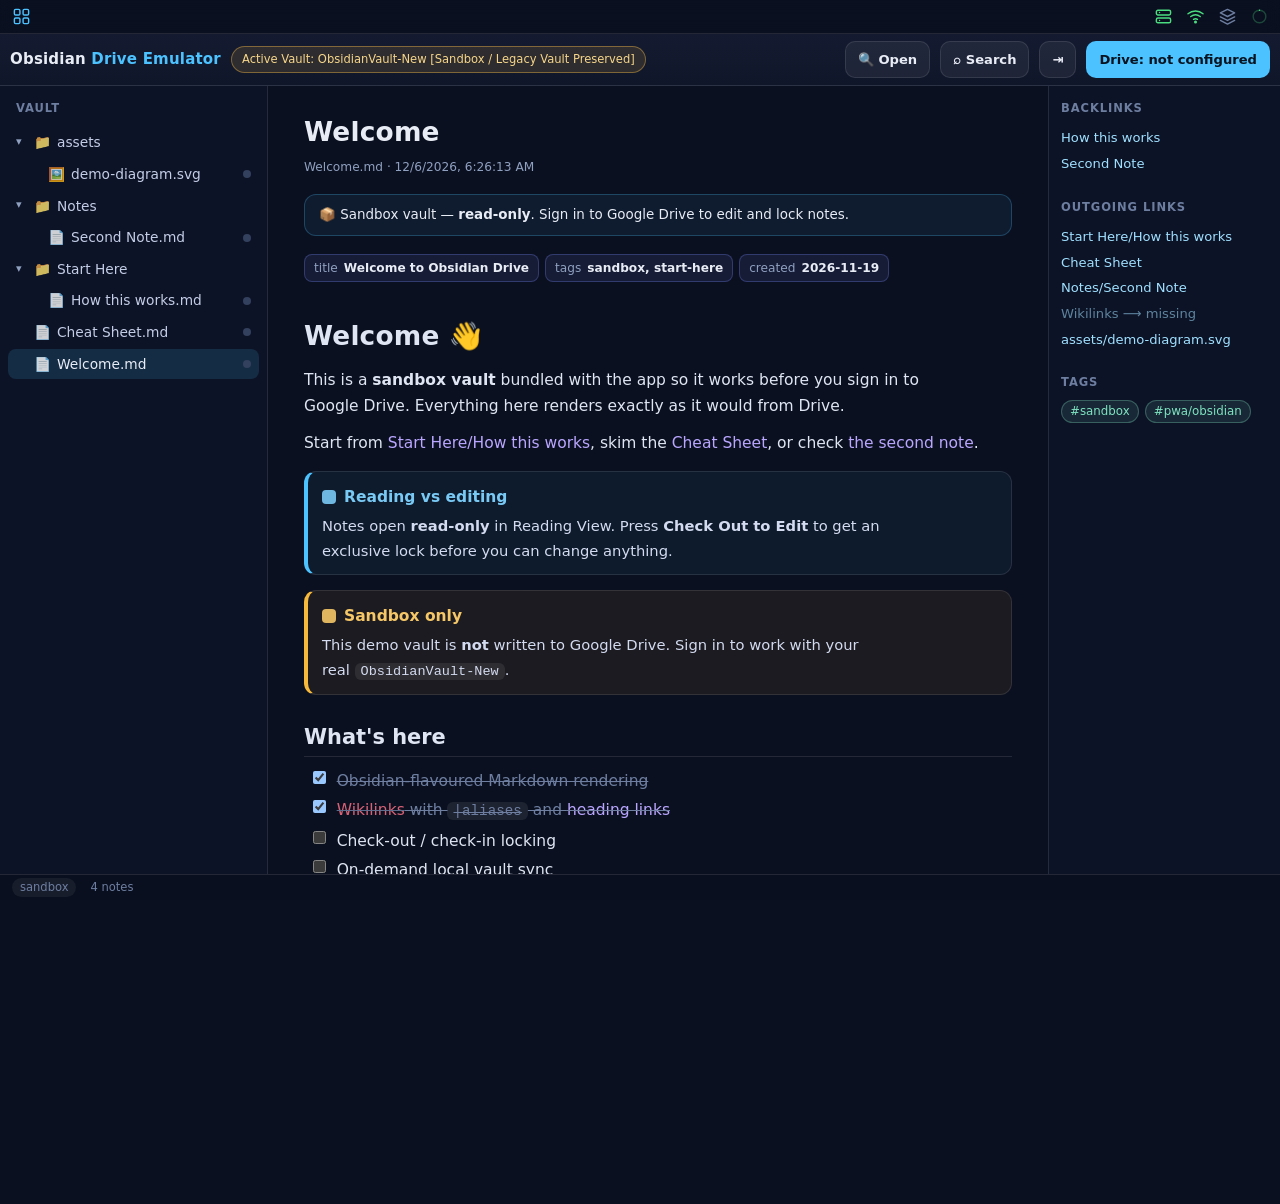
==== 0003/index.html @ 0ef7b7e5 "PWA Projects: menu + 0001/0002 + Obsidian Drive (0003) Static, build-free PWA site. Mount-portable: " ====
<!DOCTYPE html>
<html lang="en">
<head>
<meta charset="utf-8">
<meta name="viewport" content="width=device-width, initial-scale=1, viewport-fit=cover">
<title>Obsidian Drive — 0003</title>
<meta name="theme-color" content="#0b1020">
<meta name="build" content="2026-11-19 17:30:00Z">
<meta name="description" content="Cloud-first Obsidian emulator that edits Markdown notes directly in Google Drive.">
<link rel="icon" href="./icons/icon-192.png">
<link rel="apple-touch-icon" href="./icons/icon-192.png">
<link rel="manifest" href="./manifest.webmanifest">
<link rel="stylesheet" href="../shared/app.css">
<link rel="stylesheet" href="./app.css">
<link rel="stylesheet" href="./vendor/katex/katex.min.css">
  <!-- Shared status bar (project 0000). Template: ../shared/statusbar.js — edit there to update all apps. -->
  <script src="../shared/statusbar.js" defer></script>
<script src="./vendor/katex/katex.min.js" defer></script>
<script src="./js/config.js"></script>
<script src="./js/store.js" defer></script>
<script src="./js/lock.js" defer></script>
<script src="./js/markdown.js" defer></script>
<script src="./js/vault.js" defer></script>
<script src="./js/demo.js" defer></script>
<script src="./js/auth.js" defer></script>
<script src="./js/drive.js" defer></script>
<script src="./js/app.js" defer></script>
</head>
<body class="odp">
<div class="odp-app">

  <div class="topbar">
    <button class="tbtn icon-only menu-btn" id="btnMenu" title="Files">☰</button>
    <div class="brand">Obsidian <span>Drive</span> <span class="word">Emulator</span></div>
    <div class="vault-badge sandbox" id="vaultBadge">Active Vault: ObsidianVault-New [Sandbox / Legacy Vault Preserved]</div>
    <div class="spacer"></div>
    <button class="tbtn" id="btnQuick" title="Quick switcher (Ctrl/Cmd+O)">🔍 <span class="lbl">Open</span></button>
    <button class="tbtn" id="btnSearch" title="Search (Ctrl/Cmd+Shift+F)">⌕ <span class="lbl">Search</span></button>
    <button class="tbtn" id="btnRight" title="Links & tags">⇥</button>
    <button class="tbtn primary" id="btnAuth">Sign in to Drive</button>
  </div>

  <div class="layout">
    <aside class="sidebar" id="sidebar" aria-label="Vault files">
      <div class="rp-title" style="padding:4px 8px 2px">Vault</div>
      <ul class="tree" id="tree"></ul>
    </aside>

    <main class="main" id="main">
      <div class="note-wrap" id="home">
        <h1 style="margin-top:0">Obsidian Drive</h1>
        <p class="note-sub">A cloud-first Obsidian emulator. It edits <code>.md</code> files directly in
          Google Drive — no sync daemon, no FUSE mount.</p>
      </div>
    </main>

    <aside class="rightbar" id="rightbar" aria-label="Links and tags">
      <div class="rp-section">
        <p class="rp-title">Backlinks</p>
        <ul class="rp-list" id="backlinks"><li class="rp-empty">Open a note.</li></ul>
      </div>
      <div class="rp-section">
        <p class="rp-title">Outgoing links</p>
        <ul class="rp-list" id="outlinks"><li class="rp-empty">—</li></ul>
      </div>
      <div class="rp-section">
        <p class="rp-title">Tags</p>
        <div class="chips" id="tags"><span class="rp-empty">—</span></div>
      </div>
    </aside>
  </div>

  <div class="statusline" id="statusline">
    <span id="stMode" class="pill">sandbox</span>
    <span id="stNotes">0 notes</span>
    <span class="grow"></span>
    <span id="stMsg"></span>
  </div>
</div>

<!-- Quick switcher -->
<div class="modal-back" id="modalQuick">
  <div class="modal" role="dialog" aria-label="Quick switcher">
    <h3>Quick switcher</h3>
    <input type="text" id="quickInput" placeholder="Type a note name…" autocomplete="off">
    <ul class="result-list" id="quickList"></ul>
    <div class="actions"><button class="tbtn" data-close="modalQuick">Close</button></div>
  </div>
</div>

<!-- Search -->
<div class="modal-back" id="modalSearch">
  <div class="modal" role="dialog" aria-label="Search">
    <h3>Search notes</h3>
    <input type="search" id="searchInput" placeholder="Full-text search…" autocomplete="off">
    <ul class="result-list" id="searchList"></ul>
    <div class="actions"><button class="tbtn" data-close="modalSearch">Close</button></div>
  </div>
</div>

<!-- Confirm -->
<div class="modal-back" id="modalConfirm">
  <div class="modal" role="dialog" aria-label="Confirm">
    <h3 id="confirmTitle">Confirm</h3>
    <p id="confirmBody" style="color:var(--muted);font-size:.9rem"></p>
    <div class="actions">
      <button class="tbtn" data-close="modalConfirm">Cancel</button>
      <button class="tbtn primary" id="confirmOk">Confirm</button>
    </div>
  </div>
</div>

<div class="toast" id="toast"></div>
</body>
</html>
---- shared/app.css ----
/* ============================================================
   shared/app.css — PWA Projects shared stylesheet
   Project 0000 (menu + shared framework).
   Used by the landing menu and by each PWA, so the whole set
   looks like one system. Keep this file free of app-specific
   rules; apps add their own on top.
   ============================================================ */

:root {
  color-scheme: dark;
  --bg:      #0b1020;
  --bg-top:  #16203f;
  --fg:      #e8ecf5;
  --muted:   #8fa0c0;
  --faint:   #6d7ea0;
  --line:    rgba(255, 255, 255, .10);
  --card:    rgba(255, 255, 255, .045);
  --accent:  #4cc2ff;
  --ok:      #4ade80;
  --bad:     #fb7185;
  --radius:  16px;
}

* { box-sizing: border-box; }

body {
  margin: 0;
  min-height: 100dvh;
  padding: 28px 20px calc(28px + env(safe-area-inset-bottom));
  background: radial-gradient(120% 120% at 50% 0%, var(--bg-top) 0%, var(--bg) 60%);
  color: var(--fg);
  font: 16px/1.5 system-ui, -apple-system, "Segoe UI", Roboto, sans-serif;
}

.wrap   { width: min(680px, 100%); margin: 0 auto; }
.center { text-align: center; }

h1 { margin: 0 0 4px; font-size: 1.5rem; font-weight: 650; letter-spacing: .2px; }
.sub { color: var(--muted); font-size: .84rem; margin: 0 0 22px; }

.card {
  background: var(--card);
  border: 1px solid var(--line);
  border-radius: var(--radius);
  padding: 18px 20px;
}

.stack { display: grid; gap: 14px; }
.row   { display: flex; align-items: center; justify-content: space-between; gap: 12px; }
.label { color: var(--muted); font-size: .86rem; }
.value { font-weight: 600; font-variant-numeric: tabular-nums; }

/* Status badge (Online / Offline) */
.badge {
  display: inline-flex; align-items: center; gap: 8px;
  padding: 5px 12px; border-radius: 999px;
  font-size: .85rem; font-weight: 600; border: 1px solid transparent;
}
.badge::before { content: ""; width: 9px; height: 9px; border-radius: 50%; background: currentColor; }
.online  { color: var(--ok);  background: rgba(74,222,128,.12);  border-color: rgba(74,222,128,.35); }
.offline { color: var(--bad); background: rgba(251,113,133,.12); border-color: rgba(251,113,133,.35); }

button, .btn {
  font: inherit; font-weight: 650; cursor: pointer; text-decoration: none;
  padding: 12px 18px; border-radius: 12px; border: 0;
  background: var(--accent); color: #06121f; display: inline-block;
}
button:active, .btn:active { transform: translateY(1px); }
button[hidden] { display: none; }

/* App list (landing menu) */
.apps { display: grid; gap: 14px; margin: 0; padding: 0; list-style: none; }
.app {
  display: flex; align-items: center; gap: 16px;
  background: var(--card); border: 1px solid var(--line);
  border-radius: var(--radius); padding: 16px 18px;
  text-decoration: none; color: inherit;
}
.app:hover { border-color: rgba(76,194,255,.45); }
.app-num {
  flex: 0 0 auto; font-variant-numeric: tabular-nums; font-weight: 700;
  font-size: .82rem; letter-spacing: .5px; color: var(--accent);
  background: rgba(76,194,255,.10); border: 1px solid rgba(76,194,255,.30);
  padding: 6px 10px; border-radius: 10px;
}
.app-body  { flex: 1 1 auto; min-width: 0; }
.app-title, .app-desc { display: block; }
.app-title { font-weight: 650; }
.app-desc  { color: var(--muted); font-size: .82rem; }
.app-soon  { opacity: .6; }
.chev      { color: var(--faint); font-size: 1.2rem; }

/* Back link used inside apps */
.back {
  display: inline-block; margin-bottom: 18px;
  color: var(--muted); text-decoration: none; font-size: .85rem;
}
.back:hover { color: var(--accent); }

footer { color: var(--faint); font-size: .74rem; line-height: 1.8; margin-top: 22px; }
code { background: rgba(255,255,255,.07); padding: 1px 6px; border-radius: 6px; word-break: break-all; }
a { color: var(--accent); }
---- 0003/app.css ----
/* ============================================================
   app.css — project 0003 (Obsidian Drive PWA)
   Layered on top of /shared/app.css (design tokens). The shared
   status bar injects body{padding-top:34px+inset} — the shell below
   is sized to fill exactly the remainder of the viewport.
   ============================================================ */

html, body { height: 100%; }

body.odp {
  padding: 0;
  overflow: hidden;
  background: var(--bg);
  font-size: 15px;
}

.odp-app {
  --sb: calc(34px + env(safe-area-inset-top));
  --topbar: 52px;
  height: calc(100dvh - var(--sb));
  display: grid;
  grid-template-rows: var(--topbar) 1fr 26px;
  min-height: 0;
}

/* ---------- top bar ---------- */
.topbar {
  display: flex; align-items: center; gap: 10px;
  padding: 0 10px;
  background: linear-gradient(180deg, #141b30, #10162a);
  border-bottom: 1px solid var(--line);
  min-width: 0;
}
.topbar .brand { font-weight: 700; letter-spacing: .2px; white-space: nowrap; }
.topbar .brand span { color: var(--accent); }
.vault-badge {
  font-size: .72rem; color: #cdd6ee; background: rgba(124,139,255,.14);
  border: 1px solid rgba(124,139,255,.35); border-radius: 999px;
  padding: 4px 10px; white-space: nowrap; overflow: hidden; text-overflow: ellipsis;
  max-width: 46vw;
}
.vault-badge.sandbox { background: rgba(250,190,70,.12); border-color: rgba(250,190,70,.4); color: #f6d68a; }
.spacer { flex: 1 1 auto; }

.tbtn {
  background: rgba(255,255,255,.06); color: var(--fg); border: 1px solid var(--line);
  border-radius: 10px; padding: 8px 12px; font-size: .82rem; font-weight: 600;
  cursor: pointer; white-space: nowrap;
}
.tbtn:hover { border-color: rgba(76,194,255,.45); }
.tbtn.primary { background: var(--accent); color: #06121f; border-color: transparent; }
.tbtn[disabled] { opacity: .45; cursor: default; }
.icon-only { padding: 8px 10px; }

/* ---------- layout ---------- */
.layout {
  display: grid;
  grid-template-columns: 268px minmax(0, 1fr) 232px;
  min-height: 0;
  position: relative;
}
.sidebar {
  border-right: 1px solid var(--line);
  overflow-y: auto;
  padding: 10px 8px 40px;
  background: #0d1326;
  min-height: 0;
}
.rightbar {
  border-left: 1px solid var(--line);
  overflow-y: auto;
  padding: 14px 12px 40px;
  background: #0d1326;
  min-height: 0;
}
.main {
  overflow-y: auto;
  min-height: 0;
  background: var(--bg);
}

/* tree */
.tree { list-style: none; margin: 0; padding: 0; font-size: .86rem; }
.tree ul { list-style: none; margin: 0; padding-left: 14px; }
.tree li { margin: 1px 0; }
.node {
  display: flex; align-items: center; gap: 6px; width: 100%;
  padding: 5px 8px; border-radius: 8px; cursor: pointer; color: #c3cde6;
  background: none; border: 0; text-align: left; font: inherit;
}
.node:hover { background: rgba(255,255,255,.06); color: var(--fg); }
.node.active { background: rgba(76,194,255,.14); color: var(--fg); }
.node .tw { width: 12px; color: var(--muted); font-size: .7rem; flex: 0 0 12px; }
.node .fc { flex: 0 0 auto; opacity: .8; }
.node .nm { overflow: hidden; text-overflow: ellipsis; white-space: nowrap; }
.node .lockdot { width: 8px; height: 8px; border-radius: 50%; margin-left: auto; flex: 0 0 8px; }
.lock-avail { background: #33405e; }
.lock-mine  { background: var(--ok); }
.lock-other { background: #f6b93b; }
.tree .empty { color: var(--faint); font-size: .8rem; padding: 8px; }

/* ---------- note view ---------- */
.note-wrap { max-width: 760px; margin: 0 auto; padding: 26px 26px 120px; }
.note-head { display: flex; align-items: flex-start; gap: 12px; margin-bottom: 6px; flex-wrap: wrap; }
.note-title { font-size: 1.65rem; font-weight: 700; margin: 0; flex: 1 1 auto; }
.note-sub { color: var(--muted); font-size: .76rem; margin: 0 0 18px; }

.lockbar {
  display: flex; align-items: center; gap: 10px; flex-wrap: wrap;
  border-radius: 12px; padding: 10px 14px; margin: 0 0 18px;
  font-size: .84rem; border: 1px solid var(--line);
}
.lockbar.avail { background: rgba(76,194,255,.07); border-color: rgba(76,194,255,.25); }
.lockbar.mine  { background: rgba(74,222,128,.08); border-color: rgba(74,222,128,.3); }
.lockbar.other { background: rgba(246,185,59,.1);  border-color: rgba(246,185,59,.35); }
.lockbar .grow { flex: 1 1 auto; }

/* editor */
.editor-wrap { padding: 16px 26px 120px; }
.editor-toolbar { display: flex; gap: 8px; align-items: center; margin-bottom: 12px; flex-wrap: wrap; }
textarea.editor {
  width: 100%; min-height: 60vh; resize: vertical;
  background: #0a0f1f; color: var(--fg);
  border: 1px solid var(--line); border-radius: 12px;
  padding: 16px; font: 14px/1.6 ui-monospace, "SF Mono", Menlo, Consolas, monospace;
  tab-size: 4;
}
.split { display: grid; grid-template-columns: 1fr 1fr; gap: 16px; align-items: start; }
@media (max-width: 900px) { .split { grid-template-columns: 1fr; } }

/* ---------- rendered markdown ---------- */
.md { color: #dfe5f2; line-height: 1.68; font-size: 15.5px; word-wrap: break-word; }
.md h1, .md h2, .md h3, .md h4 { line-height: 1.3; margin: 1.4em 0 .5em; font-weight: 650; }
.md h1 { font-size: 1.7em; } .md h2 { font-size: 1.35em; border-bottom: 1px solid var(--line); padding-bottom: .25em; }
.md h3 { font-size: 1.12em; } .md h4 { font-size: 1em; color: var(--muted); }
.md p { margin: .7em 0; }
.md ul, .md ol { margin: .5em 0; padding-left: 1.5em; }
.md li { margin: .22em 0; }
.md a { color: #7cb8ff; text-decoration: none; }
.md a:hover { text-decoration: underline; }
.md a.wikilink { color: #b9a6ff; }
.md a.wikilink.missing { color: #fb7185; opacity: .85; }
.md .tag { color: #7ee3c1; background: rgba(126,227,193,.10); border-radius: 6px; padding: 1px 6px; font-size: .9em; }
.md code { background: rgba(255,255,255,.08); padding: 1px 6px; border-radius: 6px; font-size: .92em; }
.md pre.code { background: #0a0f1f; border: 1px solid var(--line); border-radius: 12px; padding: 14px 16px; overflow-x: auto; }
.md pre.code code { background: none; padding: 0; }
.md blockquote { margin: .8em 0; padding: .2em 0 .2em 14px; border-left: 3px solid rgba(124,139,255,.5); color: #c9d2e8; }
.md hr { border: 0; border-top: 1px solid var(--line); margin: 1.6em 0; }
.md img { max-width: 100%; border-radius: 10px; }
.md img.embed { display: block; margin: 1em 0; }
.md table { border-collapse: collapse; width: 100%; margin: 1em 0; font-size: .92em; }
.md th, .md td { border: 1px solid var(--line); padding: 7px 10px; text-align: left; }
.md th { background: rgba(255,255,255,.04); }
.md .task { list-style: none; margin-left: -1.2em; }
.md .task label { display: flex; gap: 8px; align-items: flex-start; cursor: default; }
.md .task input { margin-top: 3px; }
.md .task-text.done { text-decoration: line-through; color: var(--faint); }

/* frontmatter pills */
.frontmatter { display: flex; flex-wrap: wrap; gap: 6px; margin: 0 0 16px; }
.prop { display: inline-flex; align-items: center; gap: 6px; background: rgba(124,139,255,.10);
  border: 1px solid rgba(124,139,255,.28); border-radius: 8px; padding: 3px 9px; font-size: .76rem; }
.prop-k { color: var(--muted); }
.prop-v { color: var(--fg); font-weight: 600; }

/* callouts */
.callout { border-radius: 12px; padding: 4px 14px 10px; margin: 1em 0; border: 1px solid var(--line);
  border-left-width: 4px; }
.callout-title { display: flex; align-items: center; gap: 8px; font-weight: 650; margin: 8px 0 4px; }
.callout-ico { width: 14px; height: 14px; border-radius: 4px; background: currentColor; opacity: .9; }
.callout-body { color: #d3dbf0; font-size: .95em; }
.callout-note, .callout-info { border-left-color: #4cc2ff; background: rgba(76,194,255,.06); }
.callout-note .callout-title, .callout-info .callout-title { color: #79c9f5; }
.callout-tip, .callout-success { border-left-color: var(--ok); background: rgba(74,222,128,.06); }
.callout-tip .callout-title, .callout-success .callout-title { color: #7fe0a5; }
.callout-warning, .callout-caution { border-left-color: #f6b93b; background: rgba(246,185,59,.07); }
.callout-warning .callout-title, .callout-caution .callout-title { color: #f6c766; }
.callout-danger, .callout-error, .callout-bug { border-left-color: var(--bad); background: rgba(251,113,133,.07); }
.callout-danger .callout-title, .callout-error .callout-title, .callout-bug .callout-title { color: #ff8fa3; }
.callout-quote, .callout-abstract, .callout-summary { border-left-color: #b9a6ff; background: rgba(185,166,255,.07); }
.callout-quote .callout-title { color: #c9bbff; }

.math-block { display: block; margin: .8em 0; overflow-x: auto; }

/* ---------- right panel ---------- */
.rp-section { margin-bottom: 22px; }
.rp-title { font-size: .72rem; text-transform: uppercase; letter-spacing: .08em; color: var(--faint);
  margin: 0 0 8px; font-weight: 700; }
.rp-list { list-style: none; margin: 0; padding: 0; font-size: .82rem; }
.rp-list li a, .rp-list li button { color: #9fe0ff; background: none; border: 0; padding: 3px 0;
  cursor: pointer; text-align: left; font: inherit; width: 100%; }
.rp-list li a:hover, .rp-list li button:hover { text-decoration: underline; }
.rp-empty { color: var(--faint); font-size: .8rem; }
.chips { display: flex; flex-wrap: wrap; gap: 6px; }
.chip { font-size: .74rem; background: rgba(126,227,193,.10); border: 1px solid rgba(126,227,193,.3);
  color: #7ee3c1; padding: 2px 8px; border-radius: 999px; cursor: pointer; }

/* ---------- status line ---------- */
.statusline { display: flex; align-items: center; gap: 14px; padding: 0 12px;
  font-size: .72rem; color: var(--faint); border-top: 1px solid var(--line); background: #0a0f1f;
  overflow: hidden; white-space: nowrap; }
.statusline .grow { flex: 1 1 auto; }
.statusline .pill { padding: 1px 8px; border-radius: 999px; background: rgba(255,255,255,.06); }

/* ---------- modal ---------- */
.modal-back { position: fixed; inset: 0; background: rgba(4,7,15,.66); display: none;
  align-items: flex-start; justify-content: center; padding: 8vh 16px 16px; z-index: 50; }
.modal-back.open { display: flex; }
.modal { width: min(620px, 100%); background: #121a30; border: 1px solid var(--line);
  border-radius: 16px; padding: 18px 20px; box-shadow: 0 24px 60px rgba(0,0,0,.5); max-height: 80vh; overflow: auto; }
.modal h3 { margin: 0 0 12px; font-size: 1.05rem; }
.modal input[type=text], .modal input[type=search] {
  width: 100%; padding: 11px 14px; border-radius: 10px; border: 1px solid var(--line);
  background: #0a0f1f; color: var(--fg); font: inherit; margin-bottom: 12px; }
.result-list { list-style: none; margin: 0; padding: 0; }
.result-list li { padding: 9px 10px; border-radius: 8px; cursor: pointer; }
.result-list li:hover, .result-list li.sel { background: rgba(76,194,255,.12); }
.result-list .rt { font-weight: 600; font-size: .92rem; }
.result-list .rp { color: var(--faint); font-size: .74rem; }
.result-list .rs { color: var(--muted); font-size: .78rem; margin-top: 2px; }
.modal .actions { display: flex; justify-content: flex-end; gap: 8px; margin-top: 14px; }

/* ---------- toast ---------- */
.toast { position: fixed; bottom: 44px; left: 50%; transform: translateX(-50%);
  background: #16203f; border: 1px solid var(--line); color: var(--fg);
  padding: 10px 16px; border-radius: 12px; font-size: .85rem; z-index: 60;
  opacity: 0; transition: opacity .2s, transform .2s; pointer-events: none; max-width: 90vw; }
.toast.show { opacity: 1; transform: translateX(-50%) translateY(-4px); }
.toast.err { border-color: rgba(251,113,133,.5); }

/* ---------- responsive / mobile drawer ---------- */
.menu-btn { display: none; }
@media (max-width: 980px) {
  .layout { grid-template-columns: 1fr; }
  .sidebar, .rightbar { position: fixed; top: calc(var(--sb) + var(--topbar)); bottom: 26px;
    width: 280px; z-index: 30; transition: transform .22s ease; box-shadow: 0 0 40px rgba(0,0,0,.5); }
  .sidebar { left: 0; transform: translateX(-105%); }
  .sidebar.open { transform: translateX(0); }
  .rightbar { right: 0; transform: translateX(105%); }
  .rightbar.open { transform: translateX(0); }
  .menu-btn { display: inline-block; }
  .vault-badge { max-width: 34vw; }
  .note-wrap, .editor-wrap { padding: 18px 16px 120px; }
  .brand .word { display: none; }
}
@media (max-width: 600px) {
  .topbar .brand span { display: none; }
  .tbtn .lbl { display: none; }
}
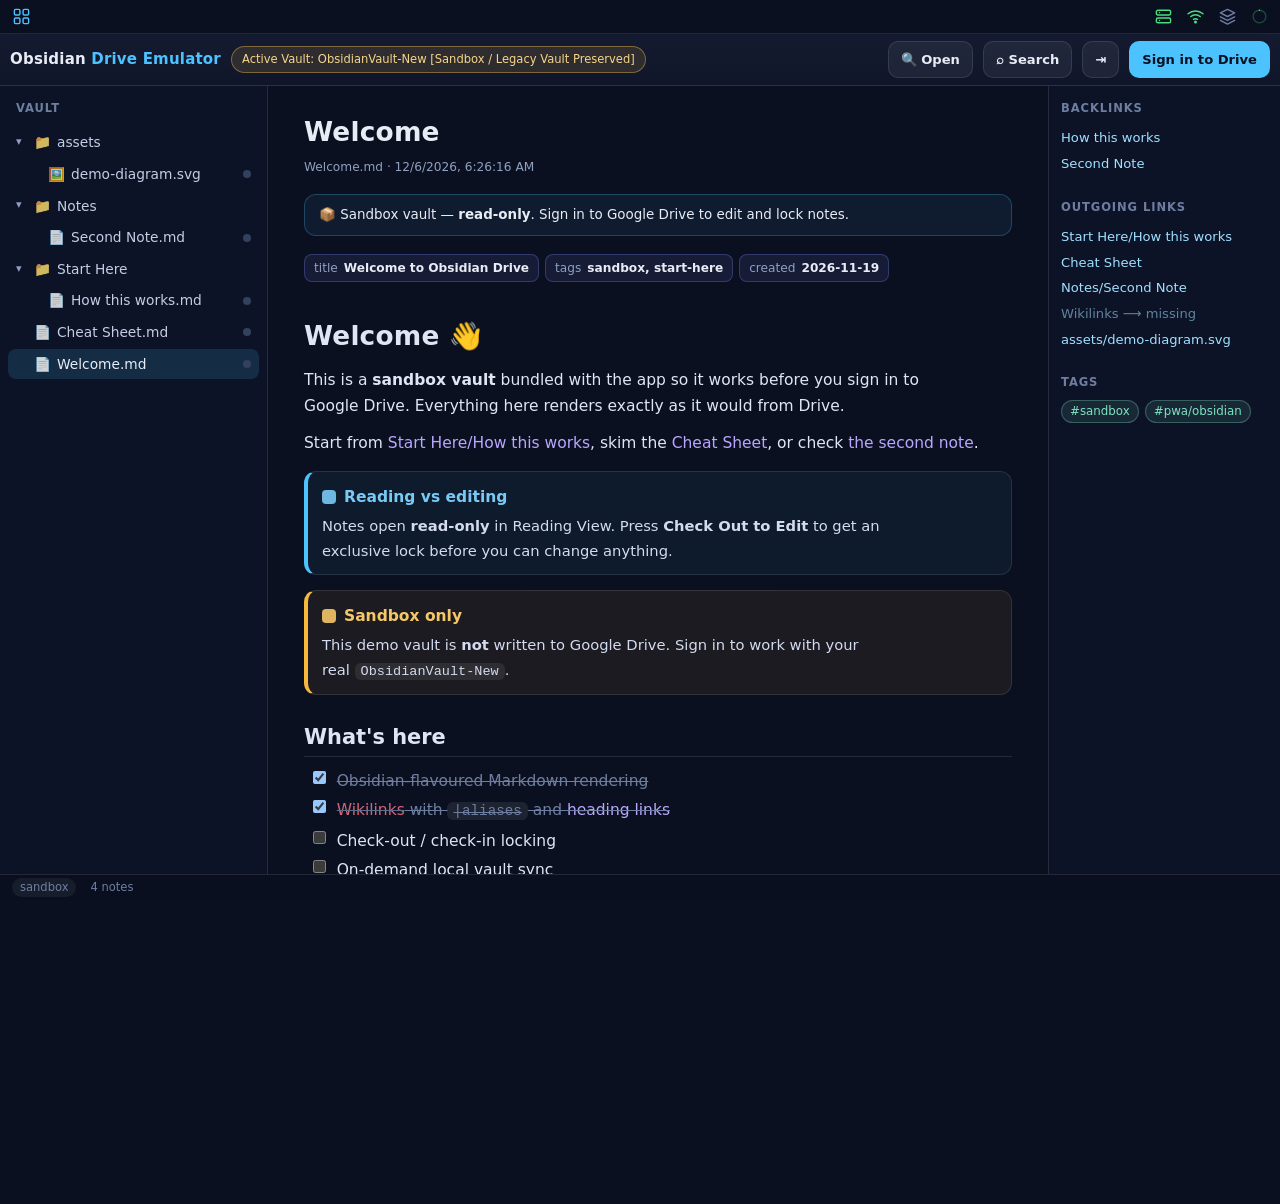
==== commit 074d8026: "0003: persistent on-screen error bar (v4) Errors now stay on screen until dismissed and survive a re" ====
--- a/0003/index.html
+++ b/0003/index.html
@@ -110,6 +110,15 @@
   </div>
 </div>
 
+<!-- Persistent error bar: errors stay on screen until dismissed, so they can
+     be read and screenshotted on a phone (the toast auto-hides in seconds). -->
+<div class="errbar" id="errbar" hidden>
+  <div class="errbar-msg" id="errbarMsg"></div>
+  <div>
+    <button class="tbtn" id="errbarClose">Dismiss</button>
+  </div>
+</div>
+
 <div class="toast" id="toast"></div>
 </body>
 </html>
--- a/0003/app.css
+++ b/0003/app.css
@@ -220,6 +220,17 @@
 .result-list .rs { color: var(--muted); font-size: .78rem; margin-top: 2px; }
 .modal .actions { display: flex; justify-content: flex-end; gap: 8px; margin-top: 14px; }
 
+/* ---------- persistent error bar ---------- */
+.errbar { position: fixed; left: 0; right: 0; bottom: 26px; z-index: 55;
+  background: #2a1220; border-top: 2px solid rgba(251,113,133,.7); color: #ffdde3;
+  padding: 10px 12px; display: flex; gap: 10px; align-items: flex-start;
+  padding-bottom: calc(10px + env(safe-area-inset-bottom)); }
+.errbar[hidden] { display: none; }
+.errbar-msg { flex: 1 1 auto; font-size: .82rem; line-height: 1.45;
+  white-space: pre-wrap; word-break: break-word; -webkit-user-select: text; user-select: text; }
+.errbar-msg .errbar-meta { display: block; color: #ff9fb1; font-size: .7rem; margin-top: 5px; }
+.errbar button { flex: 0 0 auto; }
+
 /* ---------- toast ---------- */
 .toast { position: fixed; bottom: 44px; left: 50%; transform: translateX(-50%);
   background: #16203f; border: 1px solid var(--line); color: var(--fg);
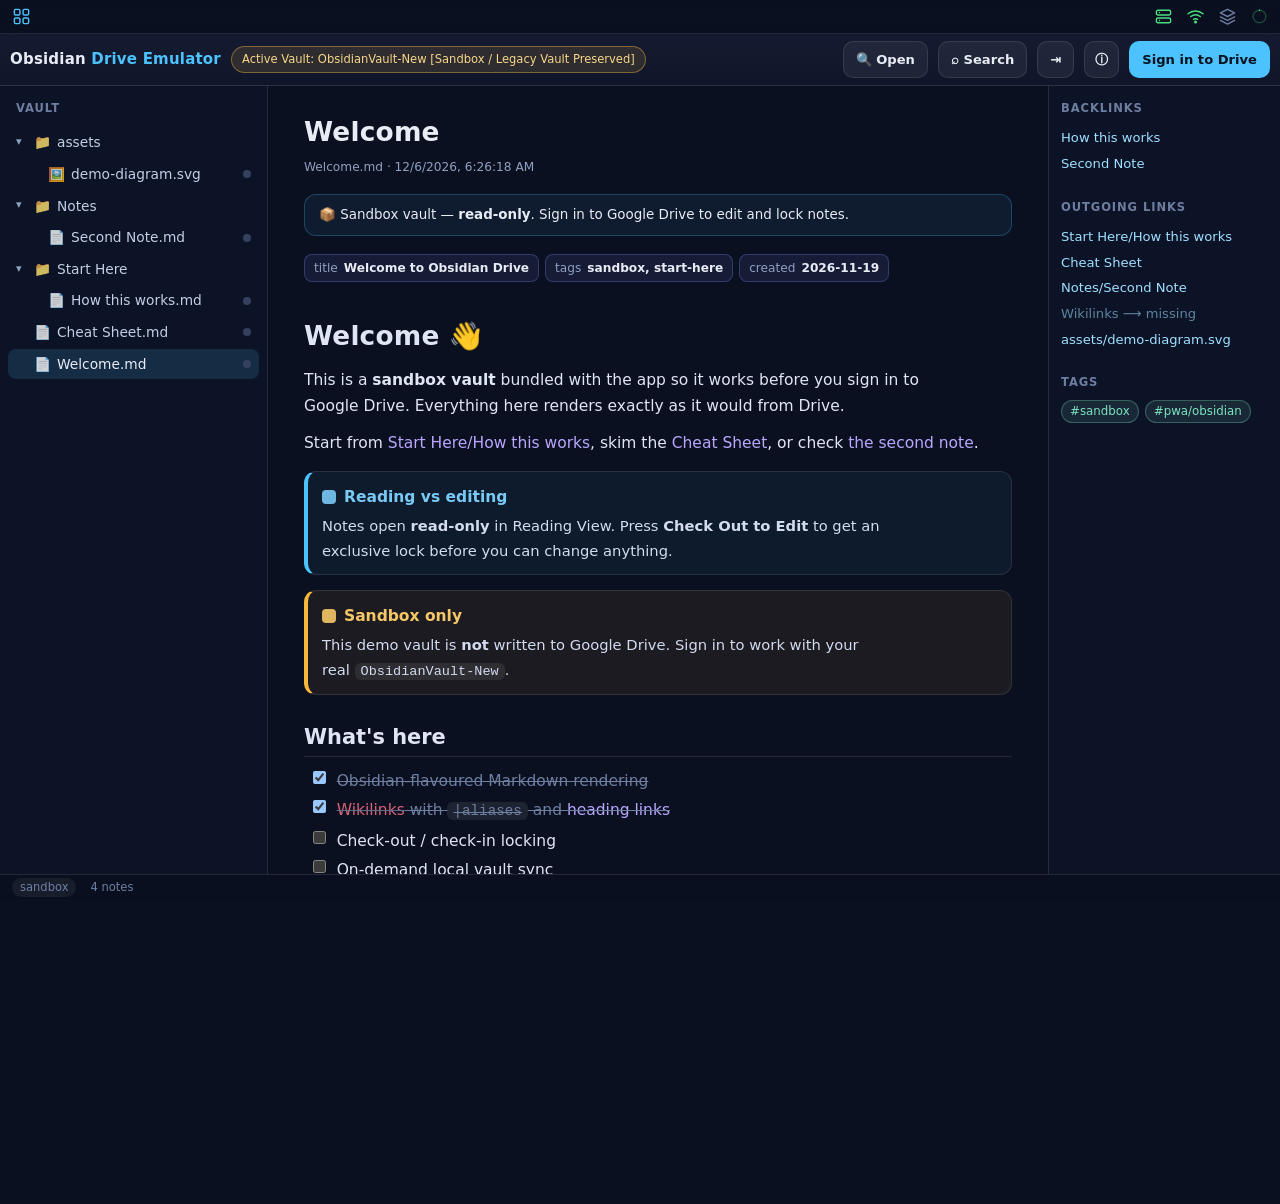
==== commit 3ec98957: "0003: add on-screen diagnostics (v9) Guessing at why the session would not resume was wasting the us" ====
--- a/0003/index.html
+++ b/0003/index.html
@@ -37,6 +37,7 @@
     <button class="tbtn" id="btnQuick" title="Quick switcher (Ctrl/Cmd+O)">🔍 <span class="lbl">Open</span></button>
     <button class="tbtn" id="btnSearch" title="Search (Ctrl/Cmd+Shift+F)">⌕ <span class="lbl">Search</span></button>
     <button class="tbtn" id="btnRight" title="Links & tags">⇥</button>
+    <button class="tbtn icon-only" id="btnDiag" title="Diagnostics">ⓘ</button>
     <button class="tbtn primary" id="btnAuth">Sign in to Drive</button>
   </div>
 
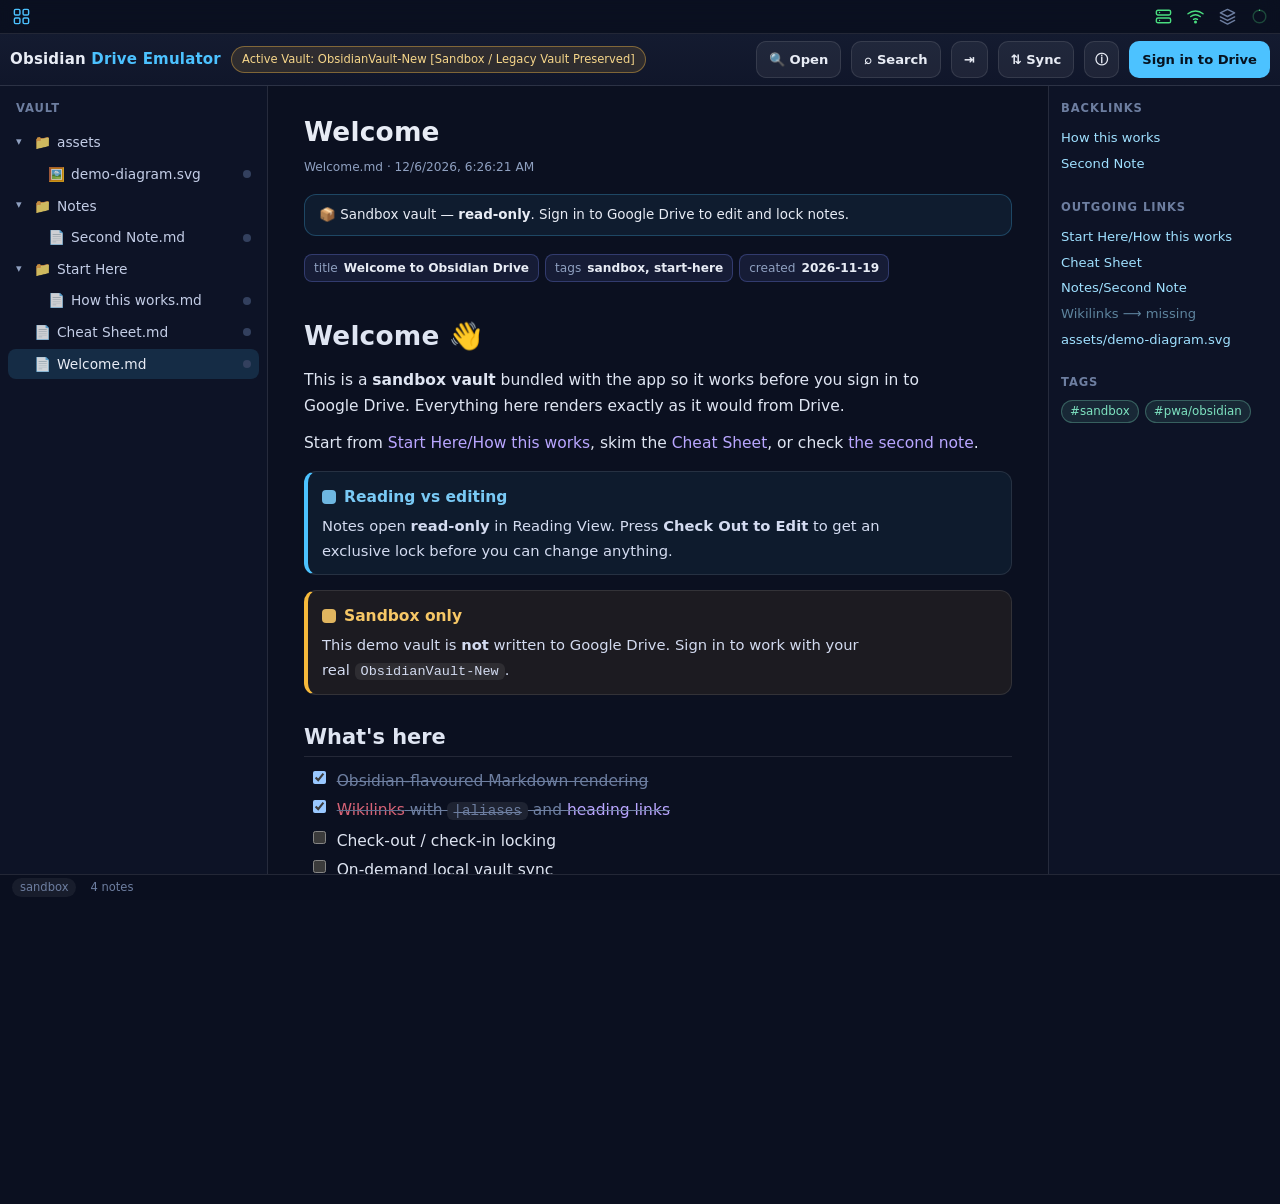
==== commit d4126692: "0003: on-demand local vault sync engine (v10) Implements spec 5.3: 3-way diff against a local-sync-m" ====
--- a/0003/index.html
+++ b/0003/index.html
@@ -16,6 +16,8 @@
   <!-- Shared status bar (project 0000). Template: ../shared/statusbar.js — edit there to update all apps. -->
   <script src="../shared/statusbar.js" defer></script>
 <script src="./vendor/katex/katex.min.js" defer></script>
+<script src="./vendor/spark-md5/spark-md5.min.js" defer></script>
+<script src="./vendor/fflate/fflate.min.js" defer></script>
 <script src="./js/config.js"></script>
 <script src="./js/store.js" defer></script>
 <script src="./js/lock.js" defer></script>
@@ -24,6 +26,7 @@
 <script src="./js/demo.js" defer></script>
 <script src="./js/auth.js" defer></script>
 <script src="./js/drive.js" defer></script>
+<script src="./js/sync.js" defer></script>
 <script src="./js/app.js" defer></script>
 </head>
 <body class="odp">
@@ -37,6 +40,7 @@
     <button class="tbtn" id="btnQuick" title="Quick switcher (Ctrl/Cmd+O)">🔍 <span class="lbl">Open</span></button>
     <button class="tbtn" id="btnSearch" title="Search (Ctrl/Cmd+Shift+F)">⌕ <span class="lbl">Search</span></button>
     <button class="tbtn" id="btnRight" title="Links & tags">⇥</button>
+    <button class="tbtn" id="btnSync" title="Local vault sync">⇅ <span class="lbl">Sync</span></button>
     <button class="tbtn icon-only" id="btnDiag" title="Diagnostics">ⓘ</button>
     <button class="tbtn primary" id="btnAuth">Sign in to Drive</button>
   </div>
@@ -111,6 +115,36 @@
   </div>
 </div>
 
+<!-- Local Vault Sync (spec §5.3) — entirely user-triggered, never background. -->
+<div class="modal-back" id="modalSync">
+  <div class="modal" role="dialog" aria-label="Local vault sync">
+    <h3>Local Vault Sync</h3>
+    <p class="note-sub" id="syncIntro">Sync this vault with a local Obsidian folder, on demand.</p>
+
+    <div class="sync-folder">
+      <button class="tbtn primary" id="syncPick">Choose folder…</button>
+      <span id="syncFolderName" class="rp-empty">No folder selected</span>
+    </div>
+    <p class="note-sub" id="syncHint"></p>
+
+    <div class="sync-actions">
+      <button class="tbtn" id="syncScan" disabled>Scan &amp; Preview Sync</button>
+      <button class="tbtn" id="syncExportZip">Export ZIP…</button>
+      <button class="tbtn" id="syncImportZipBtn">Import ZIP…</button>
+      <input type="file" id="syncImportZip" accept=".zip,application/zip" hidden>
+    </div>
+
+    <div id="syncProgress" class="sync-progress" hidden></div>
+    <div id="syncSummary" class="sync-summary"></div>
+    <ul class="result-list plan" id="syncList"></ul>
+
+    <div class="actions">
+      <button class="tbtn" data-close="modalSync">Close</button>
+      <button class="tbtn primary" id="syncExecute" disabled>Execute selected</button>
+    </div>
+  </div>
+</div>
+
 <!-- Persistent error bar: errors stay on screen until dismissed, so they can
      be read and screenshotted on a phone (the toast auto-hides in seconds). -->
 <div class="errbar" id="errbar" hidden>
--- a/0003/app.css
+++ b/0003/app.css
@@ -206,7 +206,7 @@
 .modal-back { position: fixed; inset: 0; background: rgba(4,7,15,.66); display: none;
   align-items: flex-start; justify-content: center; padding: 8vh 16px 16px; z-index: 50; }
 .modal-back.open { display: flex; }
-.modal { width: min(620px, 100%); background: #121a30; border: 1px solid var(--line);
+.modal { width: min(620px, 100%); min-width: 0; background: #121a30; border: 1px solid var(--line);
   border-radius: 16px; padding: 18px 20px; box-shadow: 0 24px 60px rgba(0,0,0,.5); max-height: 80vh; overflow: auto; }
 .modal h3 { margin: 0 0 12px; font-size: 1.05rem; }
 .modal input[type=text], .modal input[type=search] {
@@ -218,7 +218,30 @@
 .result-list .rt { font-weight: 600; font-size: .92rem; }
 .result-list .rp { color: var(--faint); font-size: .74rem; }
 .result-list .rs { color: var(--muted); font-size: .78rem; margin-top: 2px; }
-.modal .actions { display: flex; justify-content: flex-end; gap: 8px; margin-top: 14px; }
+.modal .actions { display: flex; justify-content: flex-end; gap: 8px; margin-top: 14px; flex-wrap: wrap; }
+
+/* ---------- local vault sync ---------- */
+.sync-folder { display: flex; align-items: center; gap: 10px; flex-wrap: wrap; margin: 10px 0 4px; }
+.sync-folder span { font-size: .82rem; color: var(--muted); word-break: break-all; }
+.sync-actions { display: flex; gap: 8px; flex-wrap: wrap; margin: 12px 0; }
+.sync-progress { font-size: .8rem; color: var(--muted); white-space: pre-wrap;
+  background: rgba(255,255,255,.04); border-radius: 10px; padding: 8px 10px; margin-bottom: 10px; }
+.sync-summary { font-size: .84rem; margin: 10px 0 6px; }
+.sync-summary .grp { margin-right: 12px; white-space: nowrap; }
+.result-list.plan li { display: flex; gap: 9px; align-items: flex-start; cursor: default; }
+.result-list.plan li:hover { background: none; }
+.result-list.plan input[type=checkbox] { margin-top: 3px; flex: 0 0 auto; }
+.plan-badge { flex: 0 0 auto; font-size: .68rem; font-weight: 700; letter-spacing: .04em;
+  padding: 2px 7px; border-radius: 6px; text-transform: uppercase; }
+.badge-pull { background: rgba(76,194,255,.16); color: #8fd0ff; }
+.badge-push { background: rgba(74,222,128,.16); color: #86e3a6; }
+.badge-conflict { background: rgba(246,185,59,.18); color: #f6c766; }
+.badge-delete-local, .badge-delete-remote { background: rgba(251,113,133,.18); color: #ff9fb1; }
+.badge-none { background: rgba(255,255,255,.07); color: var(--faint); }
+.badge-locked { background: rgba(246,185,59,.18); color: #f6c766; }
+.plan-text { min-width: 0; }
+.plan-path { font-size: .86rem; word-break: break-all; }
+.plan-why { color: var(--muted); font-size: .74rem; }
 
 /* ---------- persistent error bar ---------- */
 .errbar { position: fixed; left: 0; right: 0; bottom: 26px; z-index: 55;
@@ -257,4 +280,16 @@
 @media (max-width: 600px) {
   .topbar .brand span { display: none; }
   .tbtn .lbl { display: none; }
-}+}
+/* Phone widths: let the toolbar shrink instead of overflowing the page.
+   Without this the document scrolls sideways — the buttons cannot shrink
+   below their content by default. */
+@media (max-width: 760px) {
+  .topbar { gap: 6px; padding: 0 6px; overflow: hidden; }
+  .topbar .brand { display: none; }
+  .vault-badge { max-width: 32vw; }
+  .tbtn { padding: 7px 9px; font-size: .78rem; }
+  #btnAuth { max-width: 36vw; overflow: hidden; text-overflow: ellipsis; white-space: nowrap; }
+}
+.topbar > * { min-width: 0; }
+.spacer { min-width: 0; }
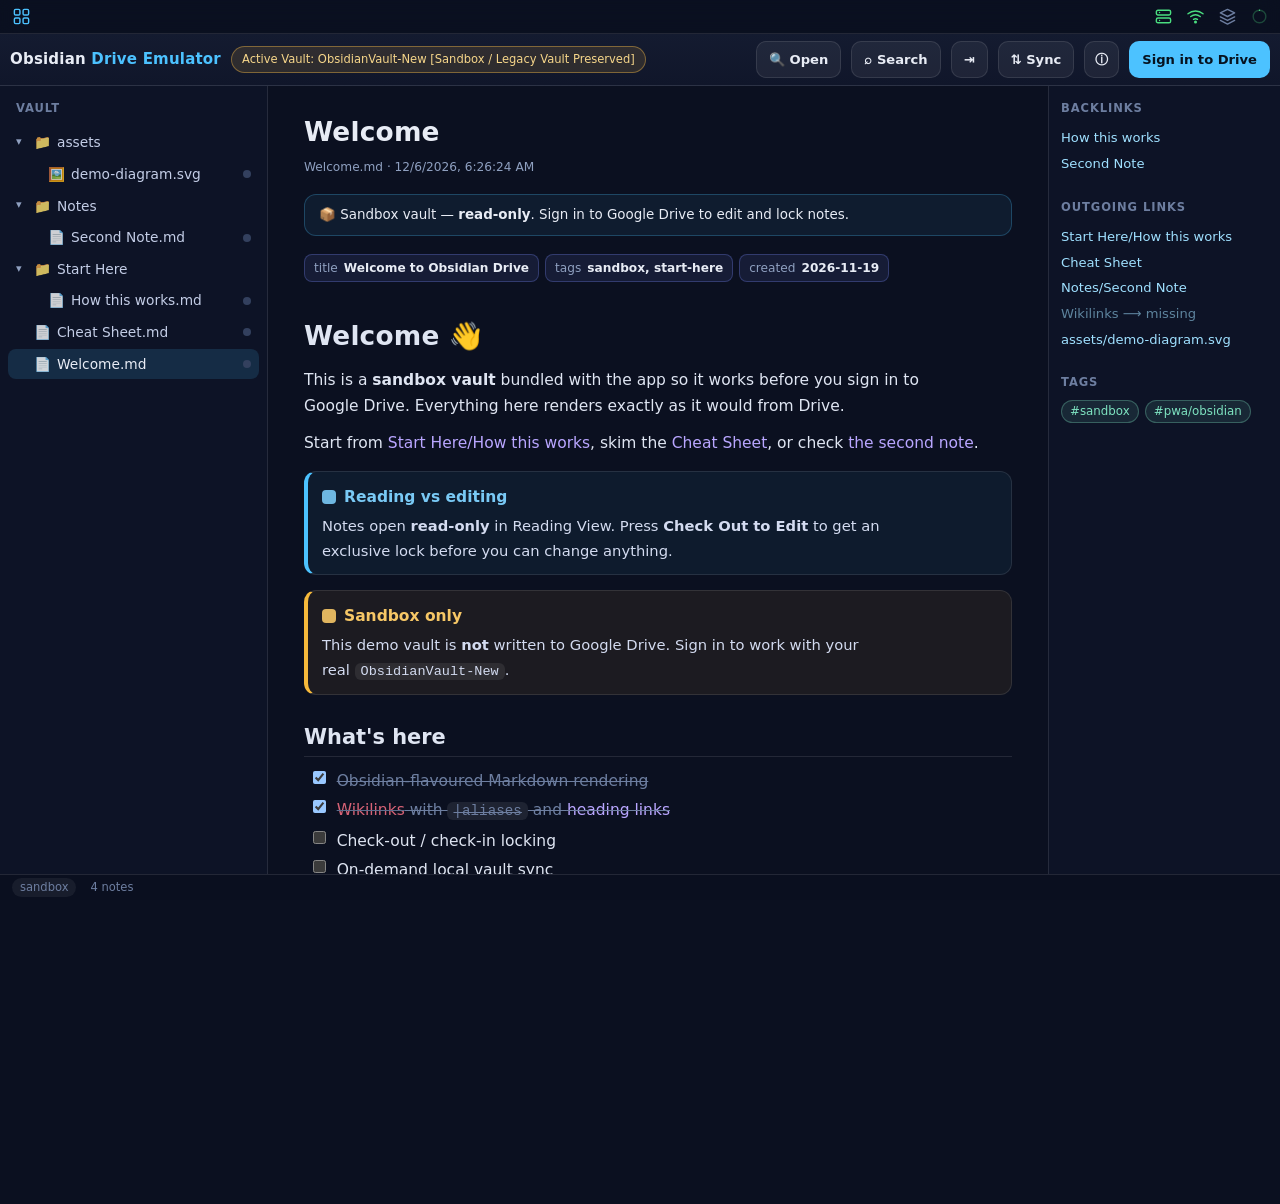
==== commit 580e4643: "0003: never record an unresolved path as if it had synced (v16) Reported symptom: after pushing, the" ====
--- a/0003/index.html
+++ b/0003/index.html
@@ -129,6 +129,7 @@
 
     <div class="sync-actions">
       <button class="tbtn" id="syncScan" disabled>Scan &amp; Preview Sync</button>
+      <button class="tbtn" id="syncReset" hidden>Reset baseline</button>
       <button class="tbtn" id="syncExportZip">Export ZIP…</button>
       <button class="tbtn" id="syncImportZipBtn">Import ZIP…</button>
       <input type="file" id="syncImportZip" accept=".zip,application/zip" hidden>
--- a/0003/app.css
+++ b/0003/app.css
@@ -31,7 +31,8 @@
   border-bottom: 1px solid var(--line);
   min-width: 0;
 }
-.topbar .brand { font-weight: 700; letter-spacing: .2px; white-space: nowrap; }
+.topbar .brand { font-weight: 700; letter-spacing: .2px; white-space: nowrap;
+  overflow: hidden; text-overflow: ellipsis; flex: 0 1 auto; }
 .topbar .brand span { color: var(--accent); }
 .vault-badge {
   font-size: .72rem; color: #cdd6ee; background: rgba(124,139,255,.14);
@@ -242,6 +243,9 @@
 .plan-text { min-width: 0; }
 .plan-path { font-size: .86rem; word-break: break-all; }
 .plan-why { color: var(--muted); font-size: .74rem; }
+select.resolve { margin-top: 6px; width: 100%; max-width: 260px;
+  background: #0a0f1f; color: var(--fg); border: 1px solid var(--line);
+  border-radius: 8px; padding: 6px 8px; font: inherit; font-size: .78rem; }
 
 /* ---------- persistent error bar ---------- */
 .errbar { position: fixed; left: 0; right: 0; bottom: 26px; z-index: 55;
@@ -281,12 +285,14 @@
   .topbar .brand span { display: none; }
   .tbtn .lbl { display: none; }
 }
+@media (max-width: 900px) {
+  .topbar .brand { display: none; }
+}
 /* Phone widths: let the toolbar shrink instead of overflowing the page.
    Without this the document scrolls sideways — the buttons cannot shrink
    below their content by default. */
 @media (max-width: 760px) {
   .topbar { gap: 6px; padding: 0 6px; overflow: hidden; }
-  .topbar .brand { display: none; }
   .vault-badge { max-width: 32vw; }
   .tbtn { padding: 7px 9px; font-size: .78rem; }
   #btnAuth { max-width: 36vw; overflow: hidden; text-overflow: ellipsis; white-space: nowrap; }
